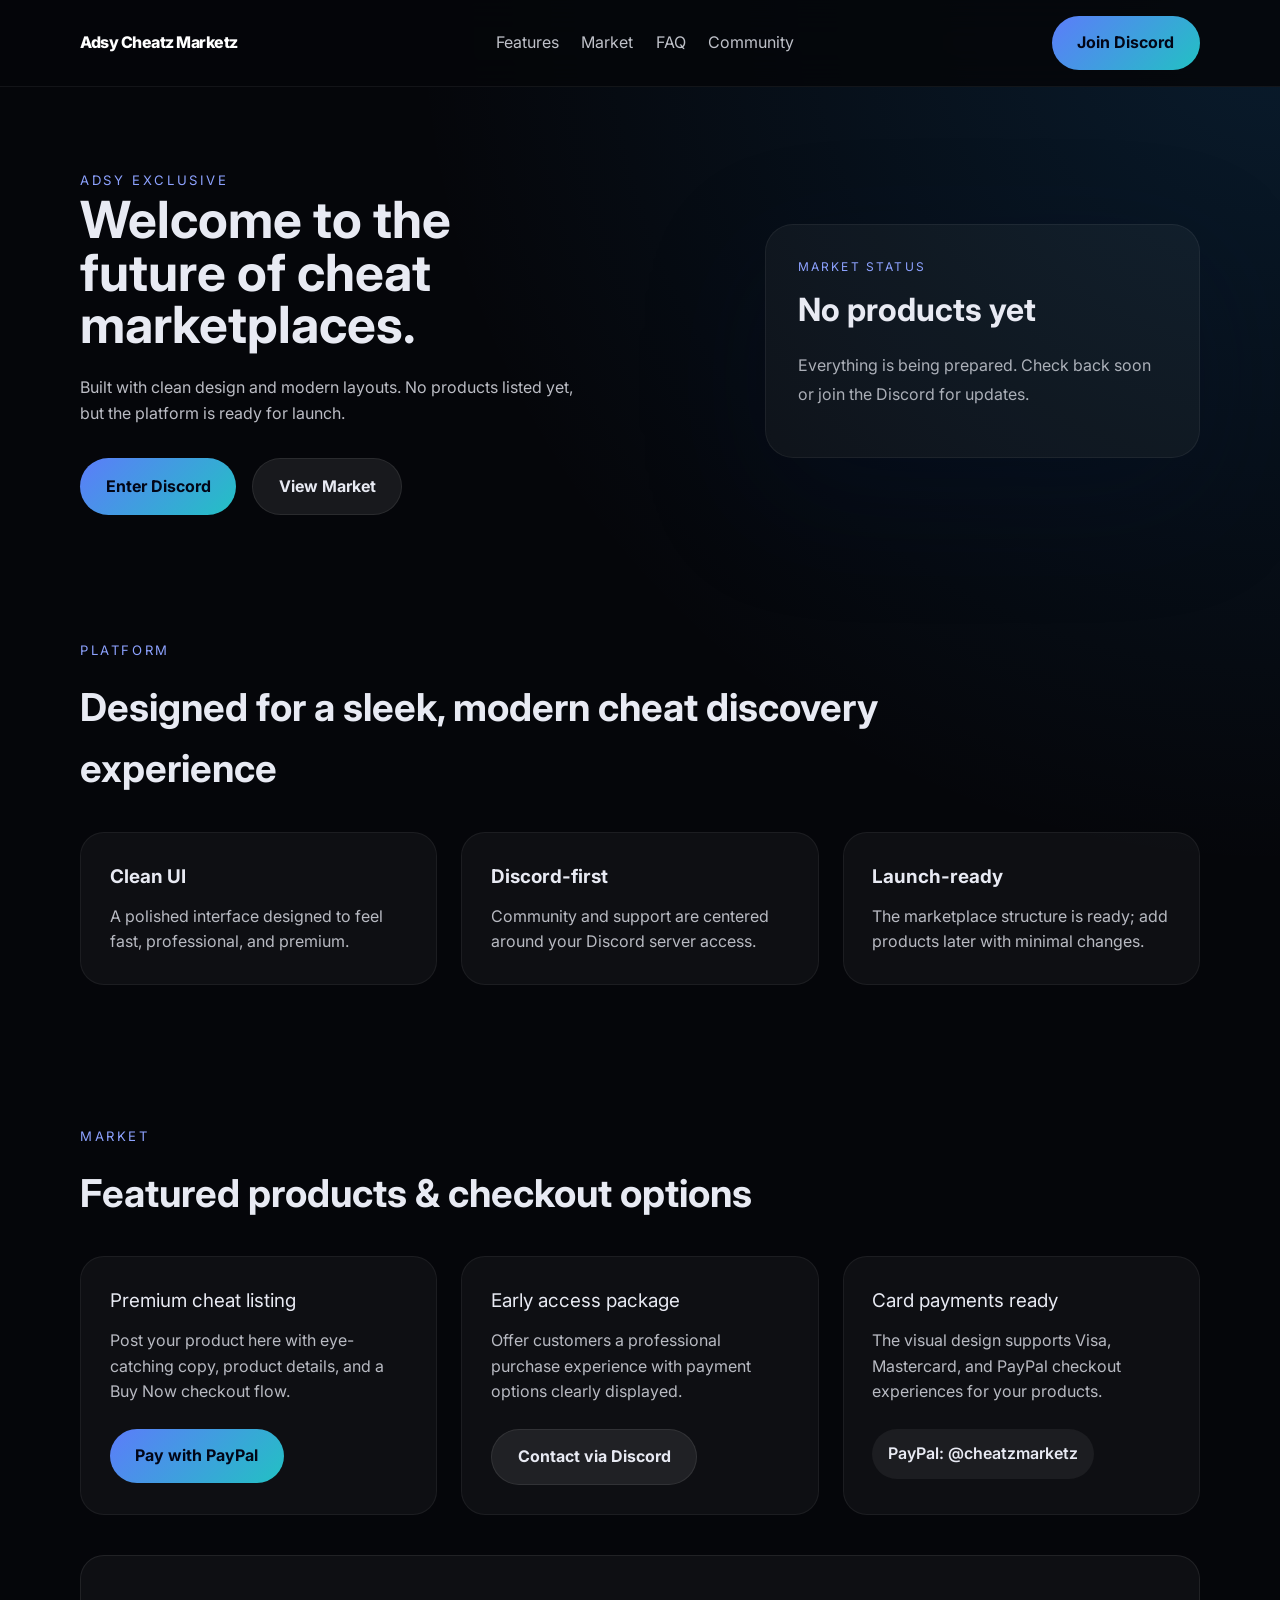
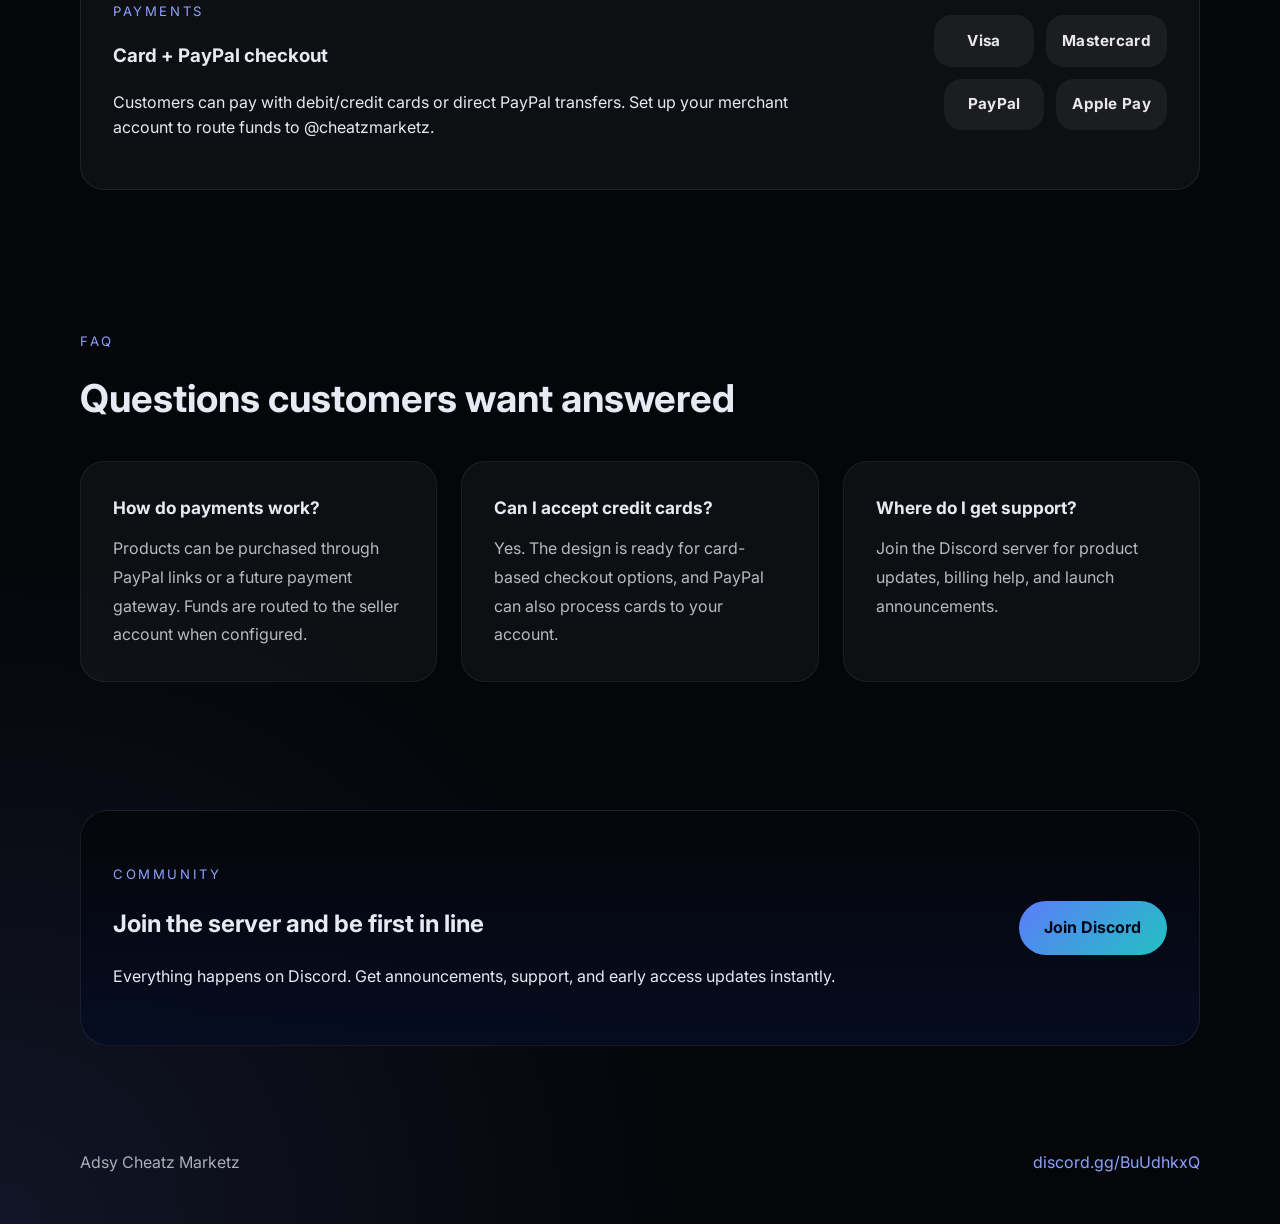
==== index.html @ d37f79c9 "Add files via upload" ====
<!DOCTYPE html>
<html lang="en">
<head>
  <meta charset="UTF-8" />
  <meta name="viewport" content="width=device-width, initial-scale=1.0" />
  <title>Adsy Cheatz Marketz</title>
  <link rel="preconnect" href="https://fonts.googleapis.com" />
  <link rel="preconnect" href="https://fonts.gstatic.com" crossorigin />
  <link href="https://fonts.googleapis.com/css2?family=Inter:wght@400;500;600;700;800&display=swap" rel="stylesheet" />
  <link rel="stylesheet" href="styles.css" />
</head>
<body>
  <header class="site-header">
    <div class="container header-inner">
      <a class="brand" href="#">Adsy Cheatz Marketz</a>
      <nav class="site-nav">
        <a href="#features">Features</a>
        <a href="#market">Market</a>
        <a href="#faq">FAQ</a>
        <a href="#community">Community</a>
      </nav>
      <a class="btn btn-primary" href="https://discord.gg/BuUdhkxQ" target="_blank" rel="noreferrer">Join Discord</a>
      <button class="nav-toggle" aria-label="Toggle navigation">
        <span></span>
        <span></span>
        <span></span>
      </button>
    </div>
  </header>

  <main>
    <section class="hero">
      <div class="container hero-grid">
        <div class="hero-copy">
          <span class="eyebrow">Adsy Exclusive</span>
          <h1>Welcome to the future of cheat marketplaces.</h1>
          <p>Built with clean design and modern layouts. No products listed yet, but the platform is ready for launch.</p>
          <div class="hero-actions">
            <a class="btn btn-primary" href="https://discord.gg/BuUdhkxQ" target="_blank" rel="noreferrer">Enter Discord</a>
            <a class="btn btn-secondary" href="#market">View Market</a>
          </div>
        </div>
        <div class="hero-card">
          <div class="status-card">
            <p class="status-title">Market Status</p>
            <p class="status-value">No products yet</p>
            <p class="status-note">Everything is being prepared. Check back soon or join the Discord for updates.</p>
          </div>
        </div>
      </div>
    </section>

    <section id="features" class="section section-features">
      <div class="container">
        <div class="section-header">
          <p class="eyebrow">Platform</p>
          <h2>Designed for a sleek, modern cheat discovery experience</h2>
        </div>
        <div class="feature-grid">
          <article class="feature-card">
            <h3>Clean UI</h3>
            <p>A polished interface designed to feel fast, professional, and premium.</p>
          </article>
          <article class="feature-card">
            <h3>Discord-first</h3>
            <p>Community and support are centered around your Discord server access.</p>
          </article>
          <article class="feature-card">
            <h3>Launch-ready</h3>
            <p>The marketplace structure is ready; add products later with minimal changes.</p>
          </article>
        </div>
      </div>
    </section>

    <section id="market" class="section section-market">
      <div class="container">
        <div class="section-header">
          <p class="eyebrow">Market</p>
          <h2>Featured products & checkout options</h2>
        </div>
        <div class="market-grid">
          <article class="market-card">
            <div class="card-title">Premium cheat listing</div>
            <p>Post your product here with eye-catching copy, product details, and a Buy Now checkout flow.</p>
            <div class="card-actions">
              <a class="btn btn-primary" href="https://paypal.me/cheatzmarketz" target="_blank" rel="noreferrer">Pay with PayPal</a>
            </div>
          </article>
          <article class="market-card">
            <div class="card-title">Early access package</div>
            <p>Offer customers a professional purchase experience with payment options clearly displayed.</p>
            <div class="card-actions">
              <a class="btn btn-secondary" href="#community">Contact via Discord</a>
            </div>
          </article>
          <article class="market-card">
            <div class="card-title">Card payments ready</div>
            <p>The visual design supports Visa, Mastercard, and PayPal checkout experiences for your products.</p>
            <div class="card-actions">
              <span class="payment-badge">PayPal: @cheatzmarketz</span>
            </div>
          </article>
        </div>

        <div class="payments-panel">
          <div>
            <p class="eyebrow">Payments</p>
            <h3>Card + PayPal checkout</h3>
            <p>Customers can pay with debit/credit cards or direct PayPal transfers. Set up your merchant account to route funds to @cheatzmarketz.</p>
          </div>
          <div class="payment-icons">
            <span class="payment-icon">Visa</span>
            <span class="payment-icon">Mastercard</span>
            <span class="payment-icon">PayPal</span>
            <span class="payment-icon">Apple Pay</span>
          </div>
        </div>
      </div>
    </section>

    <section id="faq" class="section section-faq">
      <div class="container">
        <div class="section-header">
          <p class="eyebrow">FAQ</p>
          <h2>Questions customers want answered</h2>
        </div>
        <div class="faq-grid">
          <article class="faq-card">
            <h3>How do payments work?</h3>
            <p>Products can be purchased through PayPal links or a future payment gateway. Funds are routed to the seller account when configured.</p>
          </article>
          <article class="faq-card">
            <h3>Can I accept credit cards?</h3>
            <p>Yes. The design is ready for card-based checkout options, and PayPal can also process cards to your account.</p>
          </article>
          <article class="faq-card">
            <h3>Where do I get support?</h3>
            <p>Join the Discord server for product updates, billing help, and launch announcements.</p>
          </article>
        </div>
      </div>
    </section>

    <section id="community" class="section section-community">
      <div class="container community-panel">
        <div>
          <p class="eyebrow">Community</p>
          <h2>Join the server and be first in line</h2>
          <p>Everything happens on Discord. Get announcements, support, and early access updates instantly.</p>
        </div>
        <a class="btn btn-primary" href="https://discord.gg/BuUdhkxQ" target="_blank" rel="noreferrer">Join Discord</a>
      </div>
    </section>
  </main>

  <footer class="site-footer">
    <div class="container footer-inner">
      <p>Adsy Cheatz Marketz</p>
      <a href="https://discord.gg/BuUdhkxQ" target="_blank" rel="noreferrer">discord.gg/BuUdhkxQ</a>
    </div>
  </footer>

  <script src="script.js"></script>
</body>
</html>
---- styles.css ----
:root {
  color-scheme: dark;
  font-family: 'Inter', system-ui, sans-serif;
  background: #05060a;
  color: #e8eaf3;
  font-size: 16px;
  line-height: 1.6;
}

* {
  box-sizing: border-box;
}

body {
  margin: 0;
  min-height: 100vh;
  background: radial-gradient(circle at top right, rgba(33, 150, 243, 0.15), transparent 28%),
    radial-gradient(circle at bottom left, rgba(102, 126, 234, 0.12), transparent 22%),
    #05060a;
}

img {
  max-width: 100%;
  display: block;
}

button,
input,
a {
  font: inherit;
}

.container {
  width: min(1120px, calc(100% - 2rem));
  margin: 0 auto;
}

.site-header {
  position: sticky;
  top: 0;
  z-index: 20;
  backdrop-filter: blur(18px);
  background: rgba(5, 6, 10, 0.88);
  border-bottom: 1px solid rgba(255, 255, 255, 0.06);
}

.header-inner {
  display: flex;
  align-items: center;
  justify-content: space-between;
  gap: 1rem;
  padding: 1rem 0;
}

.brand {
  color: #ffffff;
  font-weight: 800;
  letter-spacing: -0.03em;
  text-decoration: none;
}

.site-nav {
  display: flex;
  gap: 1.4rem;
  flex-wrap: wrap;
}

.site-nav a {
  color: rgba(232, 234, 243, 0.82);
  text-decoration: none;
  transition: color 0.2s ease;
}

.site-nav a:hover {
  color: #ffffff;
}

.btn {
  display: inline-flex;
  align-items: center;
  justify-content: center;
  border-radius: 999px;
  padding: 0.9rem 1.6rem;
  text-decoration: none;
  font-weight: 700;
  transition: transform 0.2s ease, background-color 0.2s ease, color 0.2s ease;
}

.btn:hover {
  transform: translateY(-1px);
}

.btn-primary {
  background: linear-gradient(135deg, #5c7cfa, #22c1c3);
  color: #020617;
}

.btn-secondary {
  background: rgba(255, 255, 255, 0.08);
  color: #e8eaf3;
  border: 1px solid rgba(255, 255, 255, 0.08);
}

.nav-toggle {
  display: none;
  border: none;
  background: transparent;
  cursor: pointer;
  padding: 0.25rem;
}

.nav-toggle span {
  display: block;
  width: 22px;
  height: 2px;
  margin: 4px 0;
  background: #e8eaf3;
}

.hero {
  padding: 5rem 0 3rem;
}

.hero-grid {
  display: grid;
  grid-template-columns: minmax(0, 1.2fr) minmax(280px, 0.8fr);
  gap: 2rem;
  align-items: center;
}

.eyebrow {
  text-transform: uppercase;
  letter-spacing: 0.2em;
  color: #8da2ff;
  font-size: 0.82rem;
  margin-bottom: 1rem;
}

.hero-copy h1 {
  margin: 0;
  font-size: clamp(2.6rem, 4vw, 4.2rem);
  line-height: 1.03;
  max-width: 12ch;
}

.hero-copy p {
  color: rgba(232, 234, 243, 0.8);
  max-width: 52ch;
  margin: 1.5rem 0 2rem;
}

.hero-actions {
  display: flex;
  gap: 1rem;
  flex-wrap: wrap;
}

.hero-card {
  background: rgba(255, 255, 255, 0.04);
  border: 1px solid rgba(255, 255, 255, 0.06);
  border-radius: 28px;
  padding: 2rem;
  box-shadow: 0 40px 120px rgba(1, 14, 42, 0.25);
}

.status-title {
  margin: 0 0 0.5rem;
  color: #8da2ff;
  text-transform: uppercase;
  letter-spacing: 0.18em;
  font-size: 0.75rem;
}

.status-value {
  margin: 0;
  font-size: 2rem;
  font-weight: 700;
}

.status-note {
  color: rgba(232, 234, 243, 0.72);
  margin-top: 1rem;
  line-height: 1.8;
}

.section {
  padding: 4rem 0;
}

.section-header {
  max-width: 52rem;
  margin-bottom: 2rem;
}

.section-header h2 {
  margin: 0.5rem 0 0;
  font-size: clamp(2rem, 3vw, 2.9rem);
}

.feature-grid,
.market-grid {
  display: grid;
  gap: 1.5rem;
}

.feature-grid {
  grid-template-columns: repeat(3, minmax(0, 1fr));
}

.feature-card,
.market-card {
  background: rgba(255, 255, 255, 0.04);
  border: 1px solid rgba(255, 255, 255, 0.06);
  border-radius: 24px;
  padding: 1.8rem;
}

.feature-card h3,
.market-card .card-title {
  margin: 0 0 0.75rem;
  font-size: 1.18rem;
}

.feature-card p,
.market-card p {
  margin: 0;
  color: rgba(232, 234, 243, 0.78);
}

.market-grid {
  grid-template-columns: repeat(3, minmax(0, 1fr));
}

.market-card.empty {
  opacity: 0.96;
}

.card-actions {
  margin-top: 1.5rem;
}

.payment-badge {
  display: inline-flex;
  align-items: center;
  gap: 0.55rem;
  background: rgba(255, 255, 255, 0.06);
  border-radius: 999px;
  padding: 0.75rem 1rem;
  color: #e8eaf3;
  font-weight: 600;
}

.payments-panel {
  margin-top: 2.5rem;
  display: flex;
  align-items: center;
  justify-content: space-between;
  gap: 1.5rem;
  padding: 2rem;
  background: rgba(255, 255, 255, 0.04);
  border: 1px solid rgba(255, 255, 255, 0.08);
  border-radius: 24px;
}

.payment-icons {
  display: flex;
  flex-wrap: wrap;
  gap: 0.75rem;
  justify-content: flex-end;
}

.payment-icon {
  display: inline-flex;
  align-items: center;
  justify-content: center;
  min-width: 100px;
  padding: 0.85rem 1rem;
  border-radius: 18px;
  background: rgba(255, 255, 255, 0.06);
  color: rgba(255, 255, 255, 0.9);
  font-size: 0.95rem;
  font-weight: 700;
  letter-spacing: 0.02em;
}

.faq-grid {
  display: grid;
  grid-template-columns: repeat(3, minmax(0, 1fr));
  gap: 1.5rem;
}

.faq-card {
  background: rgba(255, 255, 255, 0.04);
  border: 1px solid rgba(255, 255, 255, 0.06);
  border-radius: 24px;
  padding: 2rem;
}

.faq-card h3 {
  margin: 0 0 0.75rem;
  font-size: 1.08rem;
}

.faq-card p {
  margin: 0;
  color: rgba(232, 234, 243, 0.78);
  line-height: 1.8;
}

.community-panel {
  display: flex;
  align-items: center;
  justify-content: space-between;
  gap: 1.5rem;
  padding: 2.5rem 2rem;
  background: linear-gradient(180deg, rgba(5, 6, 10, 1), rgba(6, 13, 34, 0.92));
  border: 1px solid rgba(255, 255, 255, 0.08);
  border-radius: 28px;
}

.site-footer {
  padding: 1.5rem 0 2rem;
}

.footer-inner {
  display: flex;
  align-items: center;
  justify-content: space-between;
  gap: 1rem;
  color: rgba(232, 234, 243, 0.72);
}

.footer-inner a {
  color: #8da2ff;
  text-decoration: none;
}

@media (max-width: 860px) {
  .hero-grid,
  .feature-grid,
  .market-grid,
  .community-panel,
  .header-inner {
    grid-template-columns: 1fr;
  }

  .hero-grid,
  .feature-grid,
  .market-grid {
    display: grid;
  }

  .payments-panel {
    flex-direction: column;
    align-items: stretch;
  }

  .payment-icons {
    justify-content: flex-start;
  }

  .faq-grid {
    grid-template-columns: 1fr;
  }

  .site-nav {
    display: none;
  }

  .nav-toggle {
    display: inline-flex;
  }

  .community-panel {
    flex-direction: column;
    align-items: flex-start;
  }
}

@media (max-width: 600px) {
  .hero {
    padding-top: 3rem;
  }

  .hero-copy h1 {
    font-size: 2.4rem;
  }

  .community-panel,
  .hero-card,
  .feature-card,
  .market-card {
    padding: 1.5rem;
  }
}
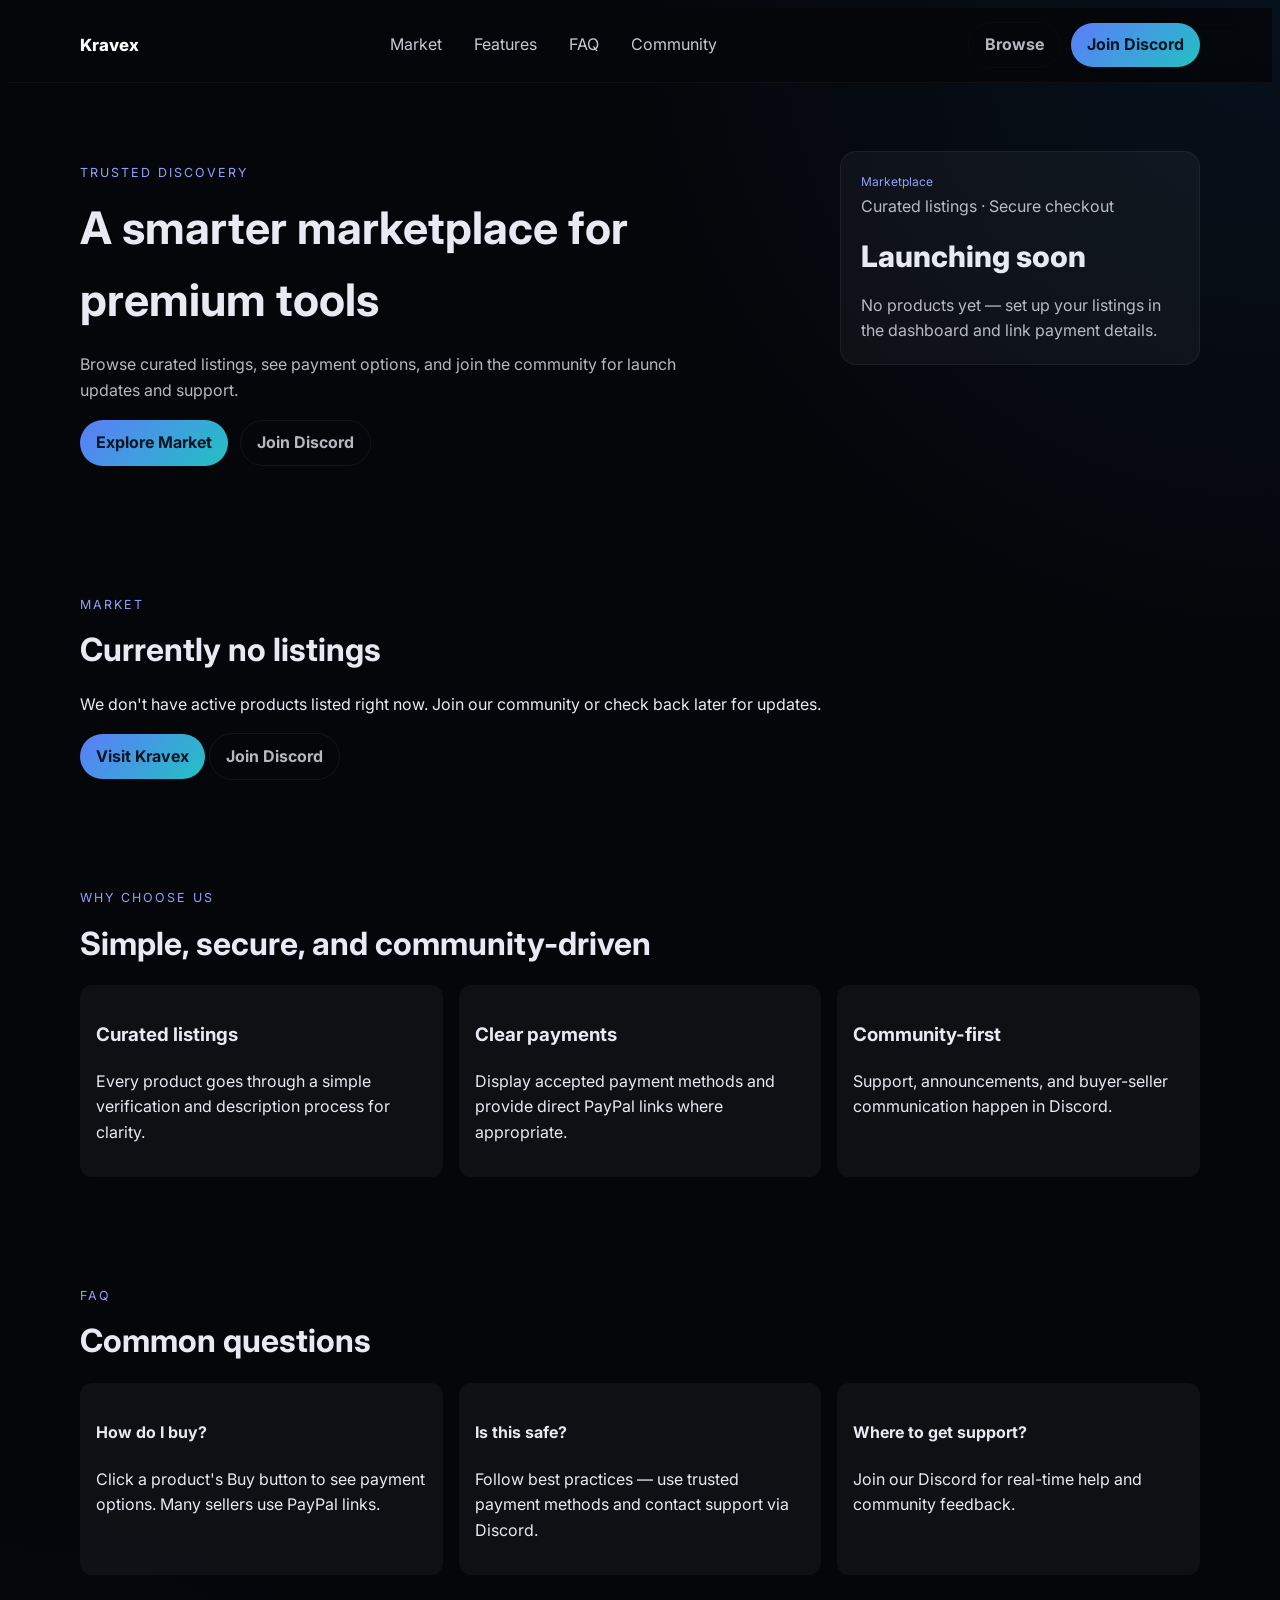
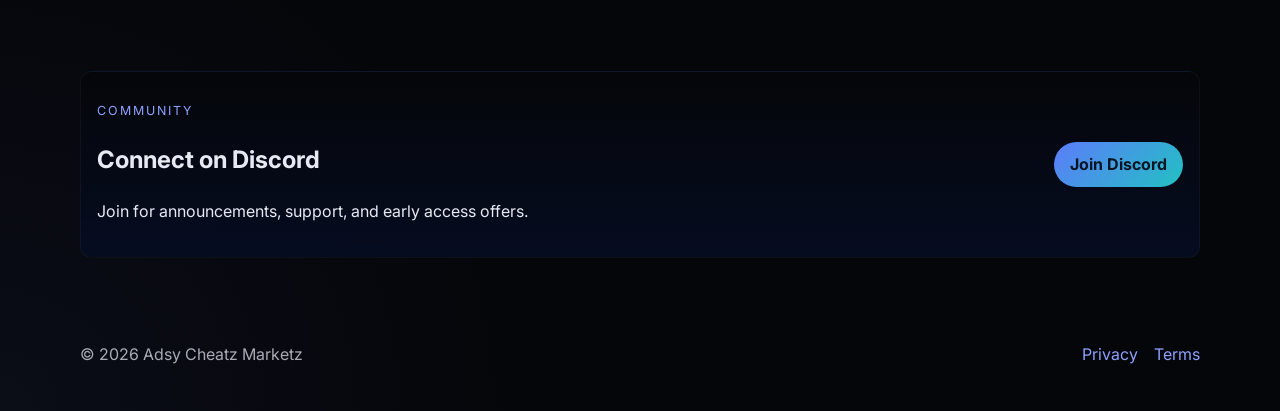
==== commit 4bb7f311: "update" ====
--- a/index.html
+++ b/index.html
@@ -1,166 +1,137 @@
-<!DOCTYPE html>
+<!doctype html>
 <html lang="en">
-<head>
-  <meta charset="UTF-8" />
-  <meta name="viewport" content="width=device-width, initial-scale=1.0" />
-  <title>Adsy Cheatz Marketz</title>
-  <link rel="preconnect" href="https://fonts.googleapis.com" />
-  <link rel="preconnect" href="https://fonts.gstatic.com" crossorigin />
-  <link href="https://fonts.googleapis.com/css2?family=Inter:wght@400;500;600;700;800&display=swap" rel="stylesheet" />
-  <link rel="stylesheet" href="styles.css" />
-</head>
-<body>
-  <header class="site-header">
-    <div class="container header-inner">
-      <a class="brand" href="#">Adsy Cheatz Marketz</a>
-      <nav class="site-nav">
-        <a href="#features">Features</a>
-        <a href="#market">Market</a>
-        <a href="#faq">FAQ</a>
-        <a href="#community">Community</a>
-      </nav>
-      <a class="btn btn-primary" href="https://discord.gg/BuUdhkxQ" target="_blank" rel="noreferrer">Join Discord</a>
-      <button class="nav-toggle" aria-label="Toggle navigation">
-        <span></span>
-        <span></span>
-        <span></span>
-      </button>
-    </div>
-  </header>
+  <head>
+    <meta charset="utf-8" />
+    <meta name="viewport" content="width=device-width,initial-scale=1" />
+    <title>Adsy Cheatz Marketz</title>
+    <link rel="preconnect" href="https://fonts.googleapis.com">
+    <link rel="preconnect" href="https://fonts.gstatic.com" crossorigin>
+    <link href="https://fonts.googleapis.com/css2?family=Inter:wght@400;600;700;800&display=swap" rel="stylesheet">
+    <link rel="stylesheet" href="styles.css">
+  </head>
+  <body>
+    <header class="site-header">
+      <div class="container header-inner">
+        <a class="brand" href="#">Kravex</a>
+        <nav class="site-nav" aria-label="Main navigation">
+          <a href="#market">Market</a>
+          <a href="#features">Features</a>
+          <a href="#faq">FAQ</a>
+          <a href="#community">Community</a>
+        </nav>
+        <div class="header-actions">
+          <a class="btn btn-ghost" href="#market">Browse</a>
+          <a class="btn btn-primary" href="https://discord.gg/BuUdhkxQ" target="_blank" rel="noreferrer">Join Discord</a>
+        </div>
+        <button class="nav-toggle" aria-label="Toggle menu" aria-expanded="false">
+          <span></span>
+          <span></span>
+          <span></span>
+        </button>
+      </div>
+    </header>
 
-  <main>
-    <section class="hero">
-      <div class="container hero-grid">
-        <div class="hero-copy">
-          <span class="eyebrow">Adsy Exclusive</span>
-          <h1>Welcome to the future of cheat marketplaces.</h1>
-          <p>Built with clean design and modern layouts. No products listed yet, but the platform is ready for launch.</p>
-          <div class="hero-actions">
-            <a class="btn btn-primary" href="https://discord.gg/BuUdhkxQ" target="_blank" rel="noreferrer">Enter Discord</a>
-            <a class="btn btn-secondary" href="#market">View Market</a>
+    <main>
+      <section class="hero">
+        <div class="container hero-inner">
+          <div class="hero-left">
+            <p class="eyebrow">Trusted discovery</p>
+            <h1 class="hero-title">A smarter marketplace for premium tools</h1>
+            <p class="hero-lead">Browse curated listings, see payment options, and join the community for launch updates and support.</p>
+            <div class="hero-ctas">
+              <a class="btn btn-primary" href="#market">Explore Market</a>
+              <a class="btn btn-secondary" href="https://discord.gg/BuUdhkxQ" target="_blank" rel="noreferrer">Join Discord</a>
+            </div>
+          </div>
+          <aside class="hero-right">
+            <div class="status-card">
+              <div class="status-top">
+                <div>
+                  <p class="status-title">Marketplace</p>
+                  <p class="status-sub">Curated listings · Secure checkout</p>
+                </div>
+              </div>
+              <div class="status-body">
+                <p class="status-value">Launching soon</p>
+                <p class="status-note">No products yet — set up your listings in the dashboard and link payment details.</p>
+              </div>
+            </div>
+          </aside>
+        </div>
+      </section>
+
+      <section id="market" class="section section-market">
+        <div class="container">
+          <div class="section-header">
+            <p class="eyebrow">Market</p>
+            <h2>Currently no listings</h2>
+          </div>
+          <div class="announcement-panel">
+            <p>We don't have active products listed right now. Join our community or check back later for updates.</p>
+            <div class="announcement-actions">
+              <a class="btn btn-primary" href="https://kravex.xyz" target="_blank" rel="noreferrer">Visit Kravex</a>
+              <a class="btn btn-secondary" href="https://discord.gg/BuUdhkxQ" target="_blank" rel="noreferrer">Join Discord</a>
+            </div>
           </div>
         </div>
-        <div class="hero-card">
-          <div class="status-card">
-            <p class="status-title">Market Status</p>
-            <p class="status-value">No products yet</p>
-            <p class="status-note">Everything is being prepared. Check back soon or join the Discord for updates.</p>
+      </section>
+
+      <section id="features" class="section section-features">
+        <div class="container">
+          <div class="section-header">
+            <p class="eyebrow">Why choose us</p>
+            <h2>Simple, secure, and community-driven</h2>
+          </div>
+          <div class="feature-grid">
+            <div class="feature-card">
+              <h3>Curated listings</h3>
+              <p>Every product goes through a simple verification and description process for clarity.</p>
+            </div>
+            <div class="feature-card">
+              <h3>Clear payments</h3>
+              <p>Display accepted payment methods and provide direct PayPal links where appropriate.</p>
+            </div>
+            <div class="feature-card">
+              <h3>Community-first</h3>
+              <p>Support, announcements, and buyer-seller communication happen in Discord.</p>
+            </div>
           </div>
         </div>
-      </div>
-    </section>
+      </section>
 
-    <section id="features" class="section section-features">
-      <div class="container">
-        <div class="section-header">
-          <p class="eyebrow">Platform</p>
-          <h2>Designed for a sleek, modern cheat discovery experience</h2>
-        </div>
-        <div class="feature-grid">
-          <article class="feature-card">
-            <h3>Clean UI</h3>
-            <p>A polished interface designed to feel fast, professional, and premium.</p>
-          </article>
-          <article class="feature-card">
-            <h3>Discord-first</h3>
-            <p>Community and support are centered around your Discord server access.</p>
-          </article>
-          <article class="feature-card">
-            <h3>Launch-ready</h3>
-            <p>The marketplace structure is ready; add products later with minimal changes.</p>
-          </article>
-        </div>
-      </div>
-    </section>
-
-    <section id="market" class="section section-market">
-      <div class="container">
-        <div class="section-header">
-          <p class="eyebrow">Market</p>
-          <h2>Featured products & checkout options</h2>
-        </div>
-        <div class="market-grid">
-          <article class="market-card">
-            <div class="card-title">Premium cheat listing</div>
-            <p>Post your product here with eye-catching copy, product details, and a Buy Now checkout flow.</p>
-            <div class="card-actions">
-              <a class="btn btn-primary" href="https://paypal.me/cheatzmarketz" target="_blank" rel="noreferrer">Pay with PayPal</a>
-            </div>
-          </article>
-          <article class="market-card">
-            <div class="card-title">Early access package</div>
-            <p>Offer customers a professional purchase experience with payment options clearly displayed.</p>
-            <div class="card-actions">
-              <a class="btn btn-secondary" href="#community">Contact via Discord</a>
-            </div>
-          </article>
-          <article class="market-card">
-            <div class="card-title">Card payments ready</div>
-            <p>The visual design supports Visa, Mastercard, and PayPal checkout experiences for your products.</p>
-            <div class="card-actions">
-              <span class="payment-badge">PayPal: @cheatzmarketz</span>
-            </div>
-          </article>
-        </div>
-
-        <div class="payments-panel">
-          <div>
-            <p class="eyebrow">Payments</p>
-            <h3>Card + PayPal checkout</h3>
-            <p>Customers can pay with debit/credit cards or direct PayPal transfers. Set up your merchant account to route funds to @cheatzmarketz.</p>
+      <section id="faq" class="section section-faq">
+        <div class="container">
+          <div class="section-header">
+            <p class="eyebrow">FAQ</p>
+            <h2>Common questions</h2>
           </div>
-          <div class="payment-icons">
-            <span class="payment-icon">Visa</span>
-            <span class="payment-icon">Mastercard</span>
-            <span class="payment-icon">PayPal</span>
-            <span class="payment-icon">Apple Pay</span>
+          <div class="faq-grid">
+            <div class="faq-card"><h4>How do I buy?</h4><p>Click a product's Buy button to see payment options. Many sellers use PayPal links.</p></div>
+            <div class="faq-card"><h4>Is this safe?</h4><p>Follow best practices — use trusted payment methods and contact support via Discord.</p></div>
+            <div class="faq-card"><h4>Where to get support?</h4><p>Join our Discord for real-time help and community feedback.</p></div>
           </div>
         </div>
+      </section>
+
+      <section id="community" class="section section-community">
+        <div class="container community-panel">
+          <div>
+            <p class="eyebrow">Community</p>
+            <h2>Connect on Discord</h2>
+            <p>Join for announcements, support, and early access offers.</p>
+          </div>
+          <a class="btn btn-primary" href="https://discord.gg/BuUdhkxQ" target="_blank" rel="noreferrer">Join Discord</a>
+        </div>
+      </section>
+    </main>
+
+    <footer class="site-footer">
+      <div class="container footer-inner">
+        <p>&copy; <span id="year"></span> Adsy Cheatz Marketz</p>
+        <nav class="footer-nav"><a href="#privacy">Privacy</a> <a href="#terms">Terms</a></nav>
       </div>
-    </section>
+    </footer>
 
-    <section id="faq" class="section section-faq">
-      <div class="container">
-        <div class="section-header">
-          <p class="eyebrow">FAQ</p>
-          <h2>Questions customers want answered</h2>
-        </div>
-        <div class="faq-grid">
-          <article class="faq-card">
-            <h3>How do payments work?</h3>
-            <p>Products can be purchased through PayPal links or a future payment gateway. Funds are routed to the seller account when configured.</p>
-          </article>
-          <article class="faq-card">
-            <h3>Can I accept credit cards?</h3>
-            <p>Yes. The design is ready for card-based checkout options, and PayPal can also process cards to your account.</p>
-          </article>
-          <article class="faq-card">
-            <h3>Where do I get support?</h3>
-            <p>Join the Discord server for product updates, billing help, and launch announcements.</p>
-          </article>
-        </div>
-      </div>
-    </section>
-
-    <section id="community" class="section section-community">
-      <div class="container community-panel">
-        <div>
-          <p class="eyebrow">Community</p>
-          <h2>Join the server and be first in line</h2>
-          <p>Everything happens on Discord. Get announcements, support, and early access updates instantly.</p>
-        </div>
-        <a class="btn btn-primary" href="https://discord.gg/BuUdhkxQ" target="_blank" rel="noreferrer">Join Discord</a>
-      </div>
-    </section>
-  </main>
-
-  <footer class="site-footer">
-    <div class="container footer-inner">
-      <p>Adsy Cheatz Marketz</p>
-      <a href="https://discord.gg/BuUdhkxQ" target="_blank" rel="noreferrer">discord.gg/BuUdhkxQ</a>
-    </div>
-  </footer>
-
-  <script src="script.js"></script>
-</body>
+    <script src="script.js"></script>
+  </body>
 </html>
--- a/styles.css
+++ b/styles.css
@@ -1,395 +1,88 @@
-:root {
+:root{
+  --bg:#05060a;
+  --panel:rgba(255,255,255,0.04);
+  --muted:rgba(232,234,243,0.78);
+  --accent-1:#5c7cfa;
+  --accent-2:#22c1c3;
+  --glass:rgba(5,6,10,0.88);
   color-scheme: dark;
-  font-family: 'Inter', system-ui, sans-serif;
-  background: #05060a;
-  color: #e8eaf3;
-  font-size: 16px;
-  line-height: 1.6;
+  font-family: Inter, system-ui, -apple-system, "Segoe UI", Roboto, "Helvetica Neue", Arial;
+  background: radial-gradient(circle at top right, rgba(33,150,243,0.08), transparent 28%),
+    radial-gradient(circle at bottom left, rgba(102,126,234,0.06), transparent 22%),
+    var(--bg);
+  color:#e8eaf3;
+  font-size:16px;
+  line-height:1.6;
 }
 
-* {
-  box-sizing: border-box;
-}
+*{box-sizing:border-box}
+img{max-width:100%;display:block}
+button,input,a{font:inherit}
+.container{width:min(1120px,calc(100% - 2rem));margin:0 auto}
 
-body {
-  margin: 0;
-  min-height: 100vh;
-  background: radial-gradient(circle at top right, rgba(33, 150, 243, 0.15), transparent 28%),
-    radial-gradient(circle at bottom left, rgba(102, 126, 234, 0.12), transparent 22%),
-    #05060a;
-}
+.site-header{position:sticky;top:0;z-index:60;background:var(--glass);backdrop-filter:blur(12px);border-bottom:1px solid rgba(255,255,255,0.04)}
+.header-inner{display:flex;align-items:center;justify-content:space-between;gap:1rem;padding:0.85rem 0}
+.brand{font-weight:800;color:#fff;text-decoration:none;font-size:1.05rem}
+.brand-secondary{opacity:0.85;margin-left:6px;font-weight:600}
 
-img {
-  max-width: 100%;
-  display: block;
-}
+.site-nav{display:flex;gap:1rem;align-items:center}
+.site-nav a{color:rgba(232,234,243,0.86);text-decoration:none;padding:0.35rem 0.5rem;border-radius:8px}
+.site-nav a:hover{color:#fff;background:rgba(255,255,255,0.02)}
 
-button,
-input,
-a {
-  font: inherit;
-}
+.header-actions{display:flex;gap:0.6rem;align-items:center}
+.btn{display:inline-flex;align-items:center;justify-content:center;border-radius:999px;padding:0.6rem 1rem;text-decoration:none;font-weight:700}
+.btn:hover{transform:translateY(-2px)}
+.btn-primary{background:linear-gradient(135deg,var(--accent-1),var(--accent-2));color:#061523}
+.btn-secondary{background:transparent;border:1px solid rgba(255,255,255,0.06);color:var(--muted)}
+.btn-ghost{background:transparent;color:var(--muted);border:1px solid rgba(255,255,255,0.02)}
 
-.container {
-  width: min(1120px, calc(100% - 2rem));
-  margin: 0 auto;
-}
+.nav-toggle{display:none;border:0;background:transparent;padding:0.3rem;cursor:pointer}
+.nav-toggle span{display:block;width:20px;height:2px;margin:3px 0;background:#e8eaf3;border-radius:2px;transition:transform 0.18s ease,opacity 0.18s ease}
+.nav-toggle.active span:nth-child(1){transform:translateY(6px) rotate(45deg)}
+.nav-toggle.active span:nth-child(2){opacity:0}
+.nav-toggle.active span:nth-child(3){transform:translateY(-6px) rotate(-45deg)}
 
-.site-header {
-  position: sticky;
-  top: 0;
-  z-index: 20;
-  backdrop-filter: blur(18px);
-  background: rgba(5, 6, 10, 0.88);
-  border-bottom: 1px solid rgba(255, 255, 255, 0.06);
-}
+.hero{padding:4.25rem 0}
+.hero-inner{display:grid;grid-template-columns:1fr 360px;gap:2rem;align-items:start}
+.eyebrow{text-transform:uppercase;letter-spacing:0.16em;color:#8da2ff;font-size:0.78rem;margin-bottom:0.6rem}
+.hero-title{font-size:clamp(1.9rem,3.6vw,2.8rem);margin:0 0 0.75rem}
+.hero-lead{color:var(--muted);max-width:60ch;margin-bottom:1rem}
+.hero-ctas{display:flex;gap:0.75rem}
 
-.header-inner {
-  display: flex;
-  align-items: center;
-  justify-content: space-between;
-  gap: 1rem;
-  padding: 1rem 0;
-}
+.status-card{background:var(--panel);border:1px solid rgba(255,255,255,0.06);padding:1.25rem;border-radius:16px}
+.status-title{font-size:0.75rem;color:#8da2ff;margin:0}
+.status-sub{color:var(--muted);margin:0.2rem 0 0}
+.status-value{font-weight:800;font-size:1.85rem;margin:0.8rem 0}
+.status-note{color:var(--muted);margin:0}
 
-.brand {
-  color: #ffffff;
-  font-weight: 800;
-  letter-spacing: -0.03em;
-  text-decoration: none;
-}
+.section{padding:3rem 0}
+.section-header h2{margin:0.35rem 0 1rem;font-size:clamp(1.4rem,2.6vw,2rem)}
 
-.site-nav {
-  display: flex;
-  gap: 1.4rem;
-  flex-wrap: wrap;
-}
+.market-grid{display:grid;grid-template-columns:repeat(3,minmax(0,1fr));gap:1rem}
+.product-card{background:var(--panel);border:1px solid rgba(255,255,255,0.06);padding:1.25rem;border-radius:12px}
+.product-title{margin:0 0 0.5rem}
+.product-desc{margin:0;color:var(--muted)}
+.product-meta{display:flex;align-items:center;justify-content:space-between;margin-top:0.9rem}
+.price{font-weight:800}
 
-.site-nav a {
-  color: rgba(232, 234, 243, 0.82);
-  text-decoration: none;
-  transition: color 0.2s ease;
-}
+.payments-panel{margin-top:1.5rem;display:flex;align-items:center;justify-content:space-between;padding:1rem;border-radius:12px;background:rgba(255,255,255,0.02);border:1px solid rgba(255,255,255,0.04)}
+.payment-icons{display:flex;gap:0.5rem}
+.payment-icon{background:rgba(255,255,255,0.03);padding:0.45rem 0.7rem;border-radius:10px;font-weight:700}
 
-.site-nav a:hover {
-  color: #ffffff;
-}
+.feature-grid{display:grid;grid-template-columns:repeat(3,minmax(0,1fr));gap:1rem}
+.feature-card{background:var(--panel);padding:1rem;border-radius:12px}
+.faq-grid{display:grid;grid-template-columns:repeat(3,minmax(0,1fr));gap:1rem}
+.faq-card{background:var(--panel);padding:1rem;border-radius:12px}
 
-.btn {
-  display: inline-flex;
-  align-items: center;
-  justify-content: center;
-  border-radius: 999px;
-  padding: 0.9rem 1.6rem;
-  text-decoration: none;
-  font-weight: 700;
-  transition: transform 0.2s ease, background-color 0.2s ease, color 0.2s ease;
-}
+.community-panel{display:flex;align-items:center;justify-content:space-between;padding:1rem;border-radius:12px;background:linear-gradient(180deg,rgba(5,6,10,1),rgba(6,13,34,0.92));border:1px solid rgba(255,255,255,0.04)}
 
-.btn:hover {
-  transform: translateY(-1px);
-}
+.site-footer{padding:1.25rem 0}
+.footer-inner{display:flex;align-items:center;justify-content:space-between;color:rgba(232,234,243,0.72)}
+.footer-nav a{color:#8da2ff;text-decoration:none;margin-left:0.75rem}
 
-.btn-primary {
-  background: linear-gradient(135deg, #5c7cfa, #22c1c3);
-  color: #020617;
-}
+@media(max-width:980px){.hero-inner{grid-template-columns:1fr}.market-grid{grid-template-columns:repeat(2,minmax(0,1fr))}.feature-grid{grid-template-columns:repeat(2,minmax(0,1fr))}.faq-grid{grid-template-columns:repeat(2,minmax(0,1fr))}}
+@media(max-width:780px){.site-nav{display:none}.nav-toggle{display:inline-flex}.header-actions{display:none}.market-grid{grid-template-columns:1fr}.feature-grid{grid-template-columns:1fr}.faq-grid{grid-template-columns:1fr}.payments-panel{flex-direction:column;align-items:flex-start}}
 
-.btn-secondary {
-  background: rgba(255, 255, 255, 0.08);
-  color: #e8eaf3;
-  border: 1px solid rgba(255, 255, 255, 0.08);
-}
+/* mobile nav when opened */
+.site-nav.nav-open{display:flex;flex-direction:column;position:absolute;right:1rem;top:64px;background:rgba(5,6,10,0.96);padding:0.75rem;border-radius:10px;box-shadow:0 10px 30px rgba(0,0,0,0.6)}
 
-.nav-toggle {
-  display: none;
-  border: none;
-  background: transparent;
-  cursor: pointer;
-  padding: 0.25rem;
-}
-
-.nav-toggle span {
-  display: block;
-  width: 22px;
-  height: 2px;
-  margin: 4px 0;
-  background: #e8eaf3;
-}
-
-.hero {
-  padding: 5rem 0 3rem;
-}
-
-.hero-grid {
-  display: grid;
-  grid-template-columns: minmax(0, 1.2fr) minmax(280px, 0.8fr);
-  gap: 2rem;
-  align-items: center;
-}
-
-.eyebrow {
-  text-transform: uppercase;
-  letter-spacing: 0.2em;
-  color: #8da2ff;
-  font-size: 0.82rem;
-  margin-bottom: 1rem;
-}
-
-.hero-copy h1 {
-  margin: 0;
-  font-size: clamp(2.6rem, 4vw, 4.2rem);
-  line-height: 1.03;
-  max-width: 12ch;
-}
-
-.hero-copy p {
-  color: rgba(232, 234, 243, 0.8);
-  max-width: 52ch;
-  margin: 1.5rem 0 2rem;
-}
-
-.hero-actions {
-  display: flex;
-  gap: 1rem;
-  flex-wrap: wrap;
-}
-
-.hero-card {
-  background: rgba(255, 255, 255, 0.04);
-  border: 1px solid rgba(255, 255, 255, 0.06);
-  border-radius: 28px;
-  padding: 2rem;
-  box-shadow: 0 40px 120px rgba(1, 14, 42, 0.25);
-}
-
-.status-title {
-  margin: 0 0 0.5rem;
-  color: #8da2ff;
-  text-transform: uppercase;
-  letter-spacing: 0.18em;
-  font-size: 0.75rem;
-}
-
-.status-value {
-  margin: 0;
-  font-size: 2rem;
-  font-weight: 700;
-}
-
-.status-note {
-  color: rgba(232, 234, 243, 0.72);
-  margin-top: 1rem;
-  line-height: 1.8;
-}
-
-.section {
-  padding: 4rem 0;
-}
-
-.section-header {
-  max-width: 52rem;
-  margin-bottom: 2rem;
-}
-
-.section-header h2 {
-  margin: 0.5rem 0 0;
-  font-size: clamp(2rem, 3vw, 2.9rem);
-}
-
-.feature-grid,
-.market-grid {
-  display: grid;
-  gap: 1.5rem;
-}
-
-.feature-grid {
-  grid-template-columns: repeat(3, minmax(0, 1fr));
-}
-
-.feature-card,
-.market-card {
-  background: rgba(255, 255, 255, 0.04);
-  border: 1px solid rgba(255, 255, 255, 0.06);
-  border-radius: 24px;
-  padding: 1.8rem;
-}
-
-.feature-card h3,
-.market-card .card-title {
-  margin: 0 0 0.75rem;
-  font-size: 1.18rem;
-}
-
-.feature-card p,
-.market-card p {
-  margin: 0;
-  color: rgba(232, 234, 243, 0.78);
-}
-
-.market-grid {
-  grid-template-columns: repeat(3, minmax(0, 1fr));
-}
-
-.market-card.empty {
-  opacity: 0.96;
-}
-
-.card-actions {
-  margin-top: 1.5rem;
-}
-
-.payment-badge {
-  display: inline-flex;
-  align-items: center;
-  gap: 0.55rem;
-  background: rgba(255, 255, 255, 0.06);
-  border-radius: 999px;
-  padding: 0.75rem 1rem;
-  color: #e8eaf3;
-  font-weight: 600;
-}
-
-.payments-panel {
-  margin-top: 2.5rem;
-  display: flex;
-  align-items: center;
-  justify-content: space-between;
-  gap: 1.5rem;
-  padding: 2rem;
-  background: rgba(255, 255, 255, 0.04);
-  border: 1px solid rgba(255, 255, 255, 0.08);
-  border-radius: 24px;
-}
-
-.payment-icons {
-  display: flex;
-  flex-wrap: wrap;
-  gap: 0.75rem;
-  justify-content: flex-end;
-}
-
-.payment-icon {
-  display: inline-flex;
-  align-items: center;
-  justify-content: center;
-  min-width: 100px;
-  padding: 0.85rem 1rem;
-  border-radius: 18px;
-  background: rgba(255, 255, 255, 0.06);
-  color: rgba(255, 255, 255, 0.9);
-  font-size: 0.95rem;
-  font-weight: 700;
-  letter-spacing: 0.02em;
-}
-
-.faq-grid {
-  display: grid;
-  grid-template-columns: repeat(3, minmax(0, 1fr));
-  gap: 1.5rem;
-}
-
-.faq-card {
-  background: rgba(255, 255, 255, 0.04);
-  border: 1px solid rgba(255, 255, 255, 0.06);
-  border-radius: 24px;
-  padding: 2rem;
-}
-
-.faq-card h3 {
-  margin: 0 0 0.75rem;
-  font-size: 1.08rem;
-}
-
-.faq-card p {
-  margin: 0;
-  color: rgba(232, 234, 243, 0.78);
-  line-height: 1.8;
-}
-
-.community-panel {
-  display: flex;
-  align-items: center;
-  justify-content: space-between;
-  gap: 1.5rem;
-  padding: 2.5rem 2rem;
-  background: linear-gradient(180deg, rgba(5, 6, 10, 1), rgba(6, 13, 34, 0.92));
-  border: 1px solid rgba(255, 255, 255, 0.08);
-  border-radius: 28px;
-}
-
-.site-footer {
-  padding: 1.5rem 0 2rem;
-}
-
-.footer-inner {
-  display: flex;
-  align-items: center;
-  justify-content: space-between;
-  gap: 1rem;
-  color: rgba(232, 234, 243, 0.72);
-}
-
-.footer-inner a {
-  color: #8da2ff;
-  text-decoration: none;
-}
-
-@media (max-width: 860px) {
-  .hero-grid,
-  .feature-grid,
-  .market-grid,
-  .community-panel,
-  .header-inner {
-    grid-template-columns: 1fr;
-  }
-
-  .hero-grid,
-  .feature-grid,
-  .market-grid {
-    display: grid;
-  }
-
-  .payments-panel {
-    flex-direction: column;
-    align-items: stretch;
-  }
-
-  .payment-icons {
-    justify-content: flex-start;
-  }
-
-  .faq-grid {
-    grid-template-columns: 1fr;
-  }
-
-  .site-nav {
-    display: none;
-  }
-
-  .nav-toggle {
-    display: inline-flex;
-  }
-
-  .community-panel {
-    flex-direction: column;
-    align-items: flex-start;
-  }
-}
-
-@media (max-width: 600px) {
-  .hero {
-    padding-top: 3rem;
-  }
-
-  .hero-copy h1 {
-    font-size: 2.4rem;
-  }
-
-  .community-panel,
-  .hero-card,
-  .feature-card,
-  .market-card {
-    padding: 1.5rem;
-  }
-}
